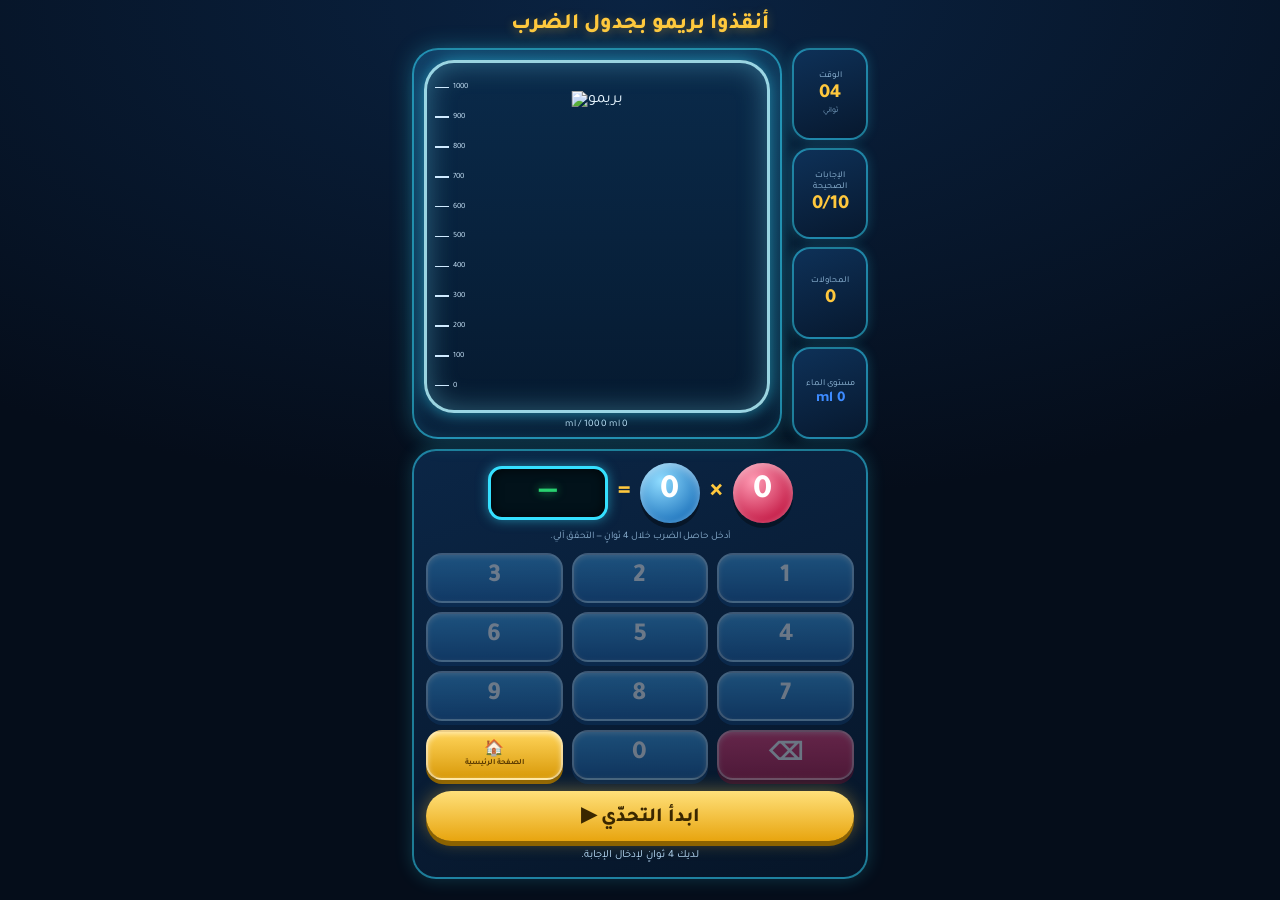
==== multiplication.html @ b748c020 "Add files via upload" ====
<!doctype html>
<html lang="ar" dir="rtl">
<head>
  <meta charset="utf-8">
  <meta name="viewport" content="width=device-width, initial-scale=1, maximum-scale=1, user-scalable=no, viewport-fit=cover">
  <meta name="theme-color" content="#061427">
  <title>أنقذوا بريمو بجدول الضرب</title>
  <link rel="preconnect" href="https://fonts.googleapis.com">
  <link rel="preconnect" href="https://fonts.gstatic.com" crossorigin>
  <link href="https://fonts.googleapis.com/css2?family=Tajawal:wght@400;500;700;800&display=swap" rel="stylesheet">
  <link rel="stylesheet" href="style.css?v=4">
</head>
<body>
<main class="app">

  <header class="head">
    <img id="logo" class="logo" alt="" src="assets/logo.png">
    <div class="titles">
      <h1 id="title">أنقذوا بريمو بجدول الضرب</h1>
      <p id="credit" class="credit"></p>
    </div>
  </header>

  <section class="top ltr">
    <div class="tank" id="tank">
      <div class="tank-inner">
        <div class="ticks" id="ticks"></div>
        <img id="hero" class="hero" alt="بريمو" src="assets/hero.png">
        <div class="water" id="water"><div class="bubbles" id="bubbles"></div></div>
      </div>
      <div class="tank-caption" id="tankCaption">ml / 1000 ml 0</div>
    </div>

    <aside class="stats">
      <div class="stat"><span class="stat-l">الوقت</span><b id="time">04</b><span class="stat-s">ثواني</span></div>
      <div class="stat"><span class="stat-l">الإجابات الصحيحة</span><b id="correct">0/10</b></div>
      <div class="stat"><span class="stat-l">المحاولات</span><b id="attempts">0</b></div>
      <div class="stat water-stat"><span class="stat-l">مستوى الماء</span><b id="waterLevel">ml 0</b></div>
    </aside>
  </section>

  <section class="panel">
    <div class="equation ltr" id="equation">
      <div class="answer" id="answer"><span class="dash">—</span></div>
      <span class="op">=</span>
      <div class="num n1" id="n1">0</div>
      <span class="op">×</span>
      <div class="num n2" id="n2">0</div>
    </div>
    <p class="hint" id="hint">أدخل حاصل الضرب خلال 4 ثوانٍ — التحقق آلي.</p>

    <div class="keypad ltr" id="keypad">
      <button data-k="3">3</button><button data-k="2">2</button><button data-k="1">1</button>
      <button data-k="6">6</button><button data-k="5">5</button><button data-k="4">4</button>
      <button data-k="9">9</button><button data-k="8">8</button><button data-k="7">7</button>
      <button class="home" id="homeBtn" type="button">🏠<small>الصفحة الرئيسية</small></button>
      <button data-k="0">0</button>
      <button class="back" id="backBtn" type="button" aria-label="مسح">⌫</button>
    </div>

    <button class="start" id="startBtn" type="button">ابدأ التحدّي ▶</button>
    <p class="status" id="status">لديك 4 ثوانٍ لإدخال الإجابة.</p>
  </section>
</main>

<!-- شاشة الفوز + الشيك -->
<div class="overlay" id="winOverlay" hidden>
  <div class="card win-card">
    <h2>🎉 مبروك! أكملت التحدي</h2>
    <p>اكتب اسمك ولقبك باش نجهزولك شيك بريماتي بتميزاتي.</p>
    <div class="fields">
      <label>الاسم<input id="firstName" type="text" autocomplete="given-name" placeholder="الاسم"></label>
      <label>اللقب<input id="lastName" type="text" autocomplete="family-name" placeholder="اللقب"></label>
    </div>
    <canvas id="cheque" width="1536" height="659"></canvas>
    <div class="row">
      <button class="btn blue" id="shareBtn" type="button">مشاركة الشيك</button>
      <button class="btn blue" id="downloadBtn" type="button">تنزيل الشيك</button>
    </div>
    <p class="small">التاريخ يُؤخذ آليًا من يوم اللعب. يمكنك تنزيل صورة الشيك أو مشاركتها. بعد الانتهاء، ارجع إلى اللعبة.</p>
    <button class="btn green" id="againBtn1" type="button">العب من جديد</button>
  </div>
</div>

<!-- شاشة الخسارة -->
<div class="overlay" id="loseOverlay" hidden>
  <div class="card msg-card lose">
    <h2>غرق بريمو! 💧</h2>
    <p>وصل الماء إلى 1000 ml. لا تقلق، يمكنك المحاولة مرة أخرى وإنقاذه!</p>
    <button class="btn green" id="againBtn2" type="button">العب من جديد</button>
  </div>
</div>

<script src="cheque-data.js"></script>
<script src="app.js?v=6"></script>
</body>
</html>
---- style.css ----
:root{
  --bg:#050d1a; --bg2:#0a2342; --cyan:#35e0ff; --cyan-d:#0a8fb8;
  --gold:#ffc83d; --gold-d:#c98a00; --red:#e0245e; --green:#2ee67a;
  --panel:#0b1f3a; --text:#e8f6ff;
}
*{box-sizing:border-box;-webkit-tap-highlight-color:transparent}
html,body{margin:0;min-height:100%}
body{
  font-family:'Tajawal','Segoe UI',Tahoma,Arial,sans-serif;
  color:var(--text);
  background:radial-gradient(120% 80% at 50% 0%,var(--bg2) 0%,var(--bg) 70%) fixed;
  display:flex;justify-content:center;
  user-select:none;-webkit-user-select:none;touch-action:manipulation;
}
.ltr{direction:ltr}
.app{width:100%;max-width:480px;padding:12px 12px calc(16px + env(safe-area-inset-bottom));}

/* header */
.head{display:flex;align-items:center;justify-content:space-between;gap:10px;margin-bottom:10px}
.titles{flex:1;text-align:center}
h1{margin:0;font-size:22px;font-weight:800;color:var(--gold);text-shadow:0 2px 10px rgba(255,200,61,.35)}
.credit{margin:2px 0 0;font-size:11px;color:#9cc4e4}
.credit:empty{display:none}
.logo{width:auto;height:54px;max-width:100px;object-fit:contain;background:#fff;border-radius:12px;padding:3px 5px;box-shadow:0 0 10px rgba(53,224,255,.35)}

/* top: tank + stats */
.top{display:flex;gap:10px;align-items:stretch}
.tank{
  flex:1;border-radius:26px;padding:10px 10px 6px;
  background:linear-gradient(160deg,#0e3158,#07182e);
  border:2px solid rgba(53,224,255,.55);
  box-shadow:0 0 22px rgba(53,224,255,.28), inset 0 0 18px rgba(53,224,255,.15);
}
.tank-inner{
  position:relative;aspect-ratio:1/1.02;border-radius:30px;overflow:hidden;
  border:3px solid rgba(180,245,255,.85);
  background:linear-gradient(180deg,#0a2a4a,#061a30);
  box-shadow:0 0 18px rgba(53,224,255,.6), inset 0 0 28px rgba(120,230,255,.35);
}
.ticks{position:absolute;left:8px;top:7%;bottom:7%;width:34px;z-index:3;pointer-events:none}
.tick{position:absolute;left:0;display:flex;align-items:center;gap:4px;font-size:8px;color:#cfeaff;transform:translateY(50%);direction:ltr}
.tick i{display:block;width:14px;height:1.5px;background:#cfeaff}
.hero{position:absolute;left:50%;bottom:6%;height:86%;transform:translateX(-50%);z-index:2;transition:filter .6s,transform .6s}
.water{
  position:absolute;left:0;right:0;bottom:0;height:0%;z-index:4;
  background:linear-gradient(180deg,rgba(50,190,255,.55),rgba(10,80,170,.75));
  transition:height 1s cubic-bezier(.3,.8,.3,1);
}
.water::before{
  content:"";position:absolute;left:0;right:0;top:-9px;height:10px;
  background:url("data:image/svg+xml;utf8,<svg xmlns='http://www.w3.org/2000/svg' viewBox='0 0 40 10' preserveAspectRatio='none'><path d='M0 10 Q10 0 20 5 T40 5 V10 Z' fill='rgba(70,200,255,0.65)'/></svg>") repeat-x;
  background-size:40px 10px;animation:wave 2.2s linear infinite;
}
@keyframes wave{to{background-position-x:40px}}
.water[data-empty="1"]::before{display:none}
.bubbles{position:absolute;inset:0;overflow:hidden}
.bubbles b{position:absolute;bottom:-10px;width:8px;height:8px;border-radius:50%;border:1.5px solid rgba(255,255,255,.7);animation:rise 3s linear infinite}
@keyframes rise{to{transform:translateY(-220px);opacity:0}}
.tank-caption{text-align:center;font-size:10px;color:#cfeaff;margin-top:6px;letter-spacing:.3px}

.tank.drown .hero{filter:saturate(.6) brightness(.8);transform:translateX(-50%) rotate(-8deg)}
.tank.saved .hero{animation:hop .7s ease-in-out infinite alternate}
@keyframes hop{to{transform:translateX(-50%) translateY(-10px)}}

.stats{width:76px;display:flex;flex-direction:column;gap:8px}
.stat{
  flex:1;border-radius:18px;padding:6px 4px;text-align:center;
  display:flex;flex-direction:column;justify-content:center;align-items:center;gap:1px;
  background:linear-gradient(160deg,#0e3158,#07182e);
  border:2px solid rgba(53,224,255,.5);
  box-shadow:0 0 12px rgba(53,224,255,.22);
}
.stat-l{font-size:9px;color:#9cc4e4;line-height:1.2}
.stat-s{font-size:8px;color:#7fa6c8}
.stat b{font-size:20px;color:var(--gold);font-weight:800;line-height:1.1;font-variant-numeric:tabular-nums;direction:ltr}
.water-stat b{color:#3d8bff;font-size:15px}
.stat.low b#time{color:#ff6b6b}

/* panel */
.panel{
  margin-top:10px;padding:12px;border-radius:24px;
  background:linear-gradient(160deg,#0b2646,#061528);
  border:2px solid rgba(53,224,255,.5);
  box-shadow:0 0 18px rgba(53,224,255,.2);
}
.equation{display:flex;align-items:center;justify-content:center;gap:10px}
.answer{
  flex:1;max-width:120px;height:54px;border-radius:14px;display:flex;align-items:center;justify-content:center;
  background:#02121a;border:3px solid var(--cyan);font-size:30px;font-weight:800;color:var(--green);
  text-shadow:0 0 10px rgba(46,230,122,.8);font-variant-numeric:tabular-nums;
  box-shadow:0 0 12px rgba(53,224,255,.5), inset 0 0 12px rgba(0,0,0,.8);
}
.answer .dash{opacity:.9}
.answer.ok{border-color:var(--green);animation:pop .3s}
.answer.bad{border-color:var(--red);color:#ff5d8a;text-shadow:0 0 10px rgba(255,93,138,.8);animation:shake .35s}
@keyframes pop{50%{transform:scale(1.1)}}
@keyframes shake{25%{transform:translateX(-6px)}75%{transform:translateX(6px)}}
.op{font-size:24px;font-weight:800;color:var(--gold)}
.num{
  width:60px;height:60px;border-radius:50%;display:flex;align-items:center;justify-content:center;
  font-size:34px;font-weight:800;color:#fff;font-variant-numeric:tabular-nums;
  box-shadow:0 5px 0 rgba(0,0,0,.35), inset 0 3px 8px rgba(255,255,255,.45);
}
.n1{background:radial-gradient(circle at 35% 30%,#8fdcff,#2a7fc4 70%)}
.n2{background:radial-gradient(circle at 35% 30%,#ff9bb4,#c9254f 70%)}
.hint{margin:8px 0 8px;text-align:center;font-size:10px;color:#8fb4d4;min-height:14px}

.keypad{display:grid;grid-template-columns:repeat(3,1fr);gap:9px}
.keypad button{
  height:50px;border-radius:16px;border:2px solid rgba(255,255,255,.5);
  font-family:inherit;font-size:26px;font-weight:800;color:#fff;cursor:pointer;
  background:linear-gradient(180deg,#3b9be0,#1c5da0);
  box-shadow:0 4px 0 #0f3a6b, inset 0 2px 5px rgba(255,255,255,.35);
  transition:transform .06s, box-shadow .06s, opacity .2s;
}
.keypad button:active{transform:translateY(3px);box-shadow:0 1px 0 #0f3a6b}
.keypad .home{background:linear-gradient(180deg,#ffd45a,#d99a0a);color:#5a3a00;font-size:16px;line-height:1;display:flex;flex-direction:column;align-items:center;justify-content:center;box-shadow:0 4px 0 #8c6200, inset 0 2px 5px rgba(255,255,255,.5)}
.keypad .home small{font-size:8px;font-weight:700}
.keypad .back{background:linear-gradient(180deg,#f0376f,#b81a48);box-shadow:0 4px 0 #6f0d2b, inset 0 2px 5px rgba(255,255,255,.35);font-size:24px}
.keypad.locked button:not(.home){opacity:.4;pointer-events:none}

.start{
  width:100%;margin-top:11px;height:50px;border-radius:25px;border:0;cursor:pointer;
  font-family:inherit;font-size:20px;font-weight:800;color:#3a2700;
  background:linear-gradient(180deg,#ffe07a,#e8a50f);
  box-shadow:0 5px 0 #8c6200, 0 0 18px rgba(255,200,61,.4);
}
.start:active{transform:translateY(3px);box-shadow:0 2px 0 #8c6200}
.start:disabled{filter:grayscale(.6) brightness(.7);cursor:default;box-shadow:none}
.status{margin:8px 0 0;text-align:center;font-size:11px;color:#bfe3ff;min-height:16px}

/* overlays */
.overlay{position:fixed;inset:0;z-index:50;background:rgba(2,8,18,.78);display:flex;align-items:center;justify-content:center;padding:14px;overflow:auto}
.overlay[hidden]{display:none}
.card{
  width:100%;max-width:440px;border-radius:22px;padding:18px 16px;text-align:center;
  background:#fffbe6;color:#16324f;border:3px solid #35b6e8;
  box-shadow:0 0 30px rgba(53,224,255,.4);
}
.card h2{margin:0 0 6px;font-size:22px;color:#0f6ea8;font-weight:800}
.card p{margin:0 0 10px;font-size:14px;line-height:1.6}
.card .small{font-size:11px;color:#6b7d8f;margin-top:8px}
.fields{display:flex;gap:8px;margin-bottom:10px}
.fields label{flex:1;text-align:right;font-size:12px;font-weight:700;color:#355}
.fields input{
  display:block;width:100%;margin-top:3px;height:42px;border-radius:12px;padding:0 10px;
  border:2px solid #35b6e8;font-family:inherit;font-size:16px;background:#fff;color:#123;user-select:text;-webkit-user-select:text;
}
.fields input:focus{outline:none;border-color:#0f6ea8;box-shadow:0 0 0 3px rgba(53,182,232,.3)}
#cheque{width:100%;height:auto;border-radius:10px;border:2px solid #35b6e8;background:#fff;display:block}
.row{display:flex;gap:8px;margin-top:10px}
.btn{flex:1;height:44px;border:0;border-radius:12px;font-family:inherit;font-size:15px;font-weight:800;color:#fff;cursor:pointer}
.btn.blue{background:linear-gradient(180deg,#2a9be0,#0f6ea8)}
.btn.green{background:linear-gradient(180deg,#3fd47a,#1f9d52);width:100%;margin-top:10px}
.btn:active{transform:translateY(2px)}
.msg-card{background:#fff6dc;border-color:#f0b429}
.msg-card.lose h2{color:#c0392b}

.confetti{position:fixed;top:-12px;width:9px;height:14px;z-index:60;pointer-events:none;animation:fall linear forwards}
@keyframes fall{to{transform:translateY(110vh) rotate(720deg);opacity:.9}}

@media (max-width:360px){
  h1{font-size:18px}.num{width:50px;height:50px;font-size:28px}.answer{height:48px;font-size:26px}
  .stats{width:68px}.stat b{font-size:17px}
}
@media (prefers-reduced-motion:reduce){*{animation:none!important;transition:none!important}}
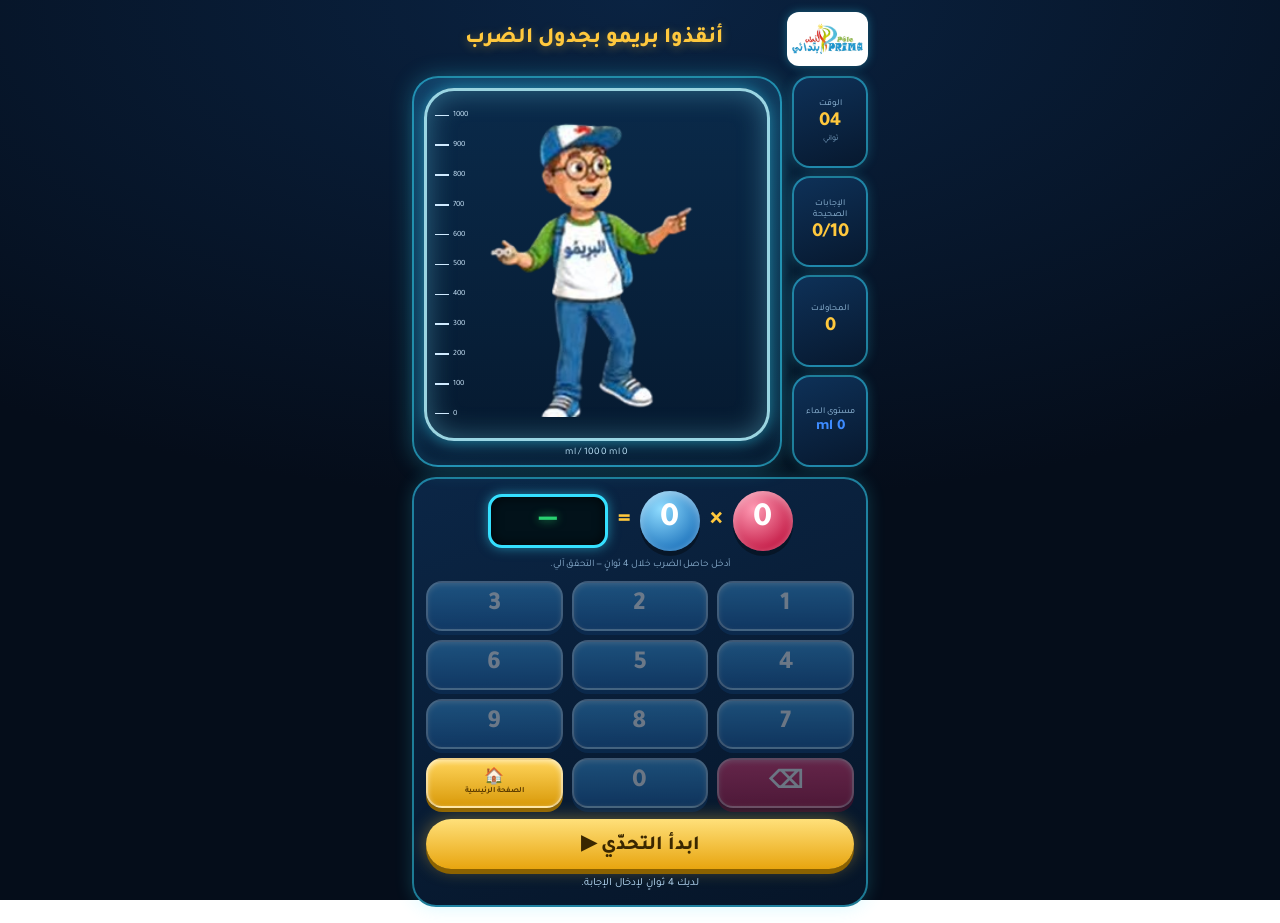
==== commit 1ecef12d: "Update multiplication.html" ====
--- a/multiplication.html
+++ b/multiplication.html
@@ -8,6 +8,7 @@
   <link rel="preconnect" href="https://fonts.googleapis.com">
   <link rel="preconnect" href="https://fonts.gstatic.com" crossorigin>
   <link href="https://fonts.googleapis.com/css2?family=Tajawal:wght@400;500;700;800&display=swap" rel="stylesheet">
+  <link rel="icon" type="image/png" href="assets/favicon.png">
   <link rel="stylesheet" href="style.css?v=4">
 </head>
 <body>
